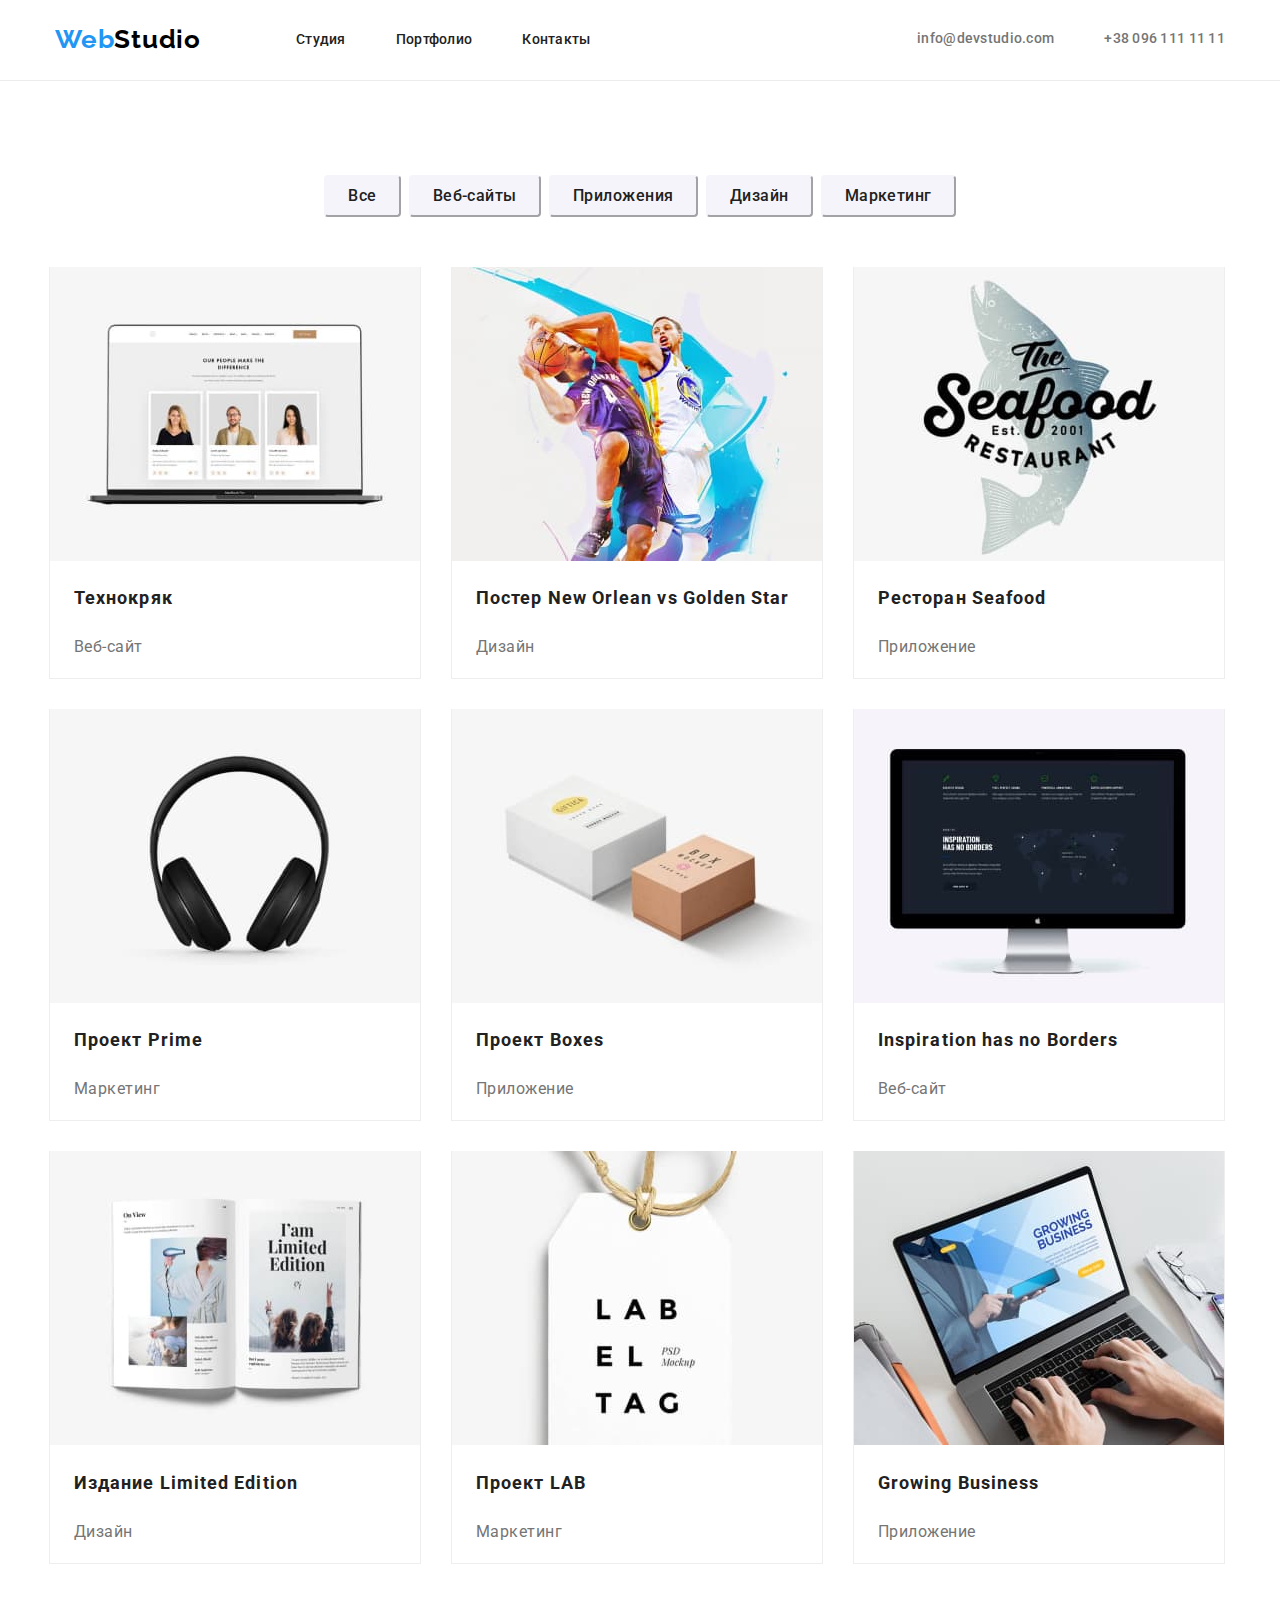
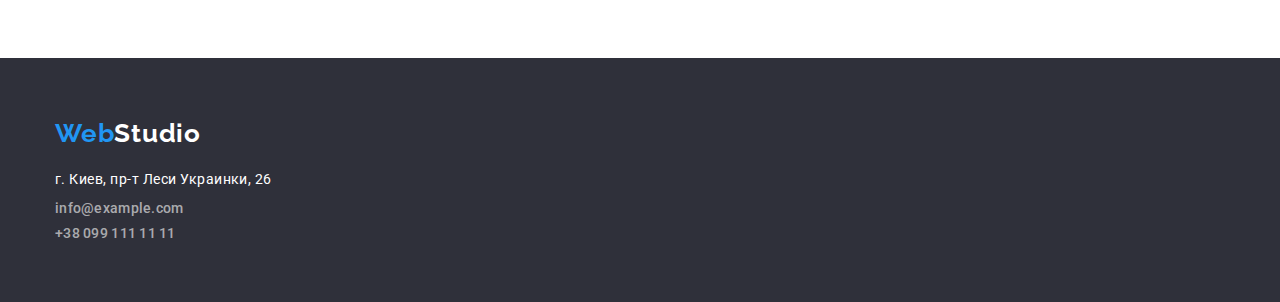
==== portfolio.html @ a0b68f63 "Пренос файлов" ====
<!DOCTYPE html>
<html lang="en">
  <head>
    <meta charset="UTF-8" />
    <meta http-equiv="X-UA-Compatible" content="IE=edge" />
    <meta name="viewport" content="width=device-width, initial-scale=1.0" />
    <title>Document</title>
    <link rel="preconnect" href="https://fonts.gstatic.com" />
    <link
      href="https://fonts.googleapis.com/css2?family=Raleway:wght@700&family=Roboto:wght@400;500;700;900&display=swap"
      rel="stylesheet"
    />
    <link
      rel="stylesheet"
      href="https://cdnjs.cloudflare.com/ajax/libs/modern-normalize/1.0.0/modern-normalize.min.css"
    />
    <link rel="stylesheet" href="./css/style.css" />
  </head>
  <body>
    <header class="header">
    <div class="container main-nav">
     <nav class="header-nav">
         <a href="/" class="logo"> <span class="color-web">Web</span>Studio</a>  
    <ul class="site-nav list">
        <li class="item"><a href="./index.html" class="header-link">Студия</a></li>
        <li class="item"><a href="./portfolio.html" class="header-link">Портфолио</a></li>
        <li class="item"><a href="" class="header-link">Контакты</a></li>
    </ul>
    </nav>
   <!-- Контакты -->
    <ul class="contacts list">
        <li class="item"><a href="mailto:info@devstudio.com" class="mail-link">info@devstudio.com</a></li>
        <li class="item"><a href="tel:+380961111111" class="tel-link">+38 096 111 11 11</a></li>
        
    </ul>
    </div>

</header>
    <main>
      <section class="section">
        
        <!--Фильтры-->
     
        <div class="container">
          <ul class="list section-buttons">
            <li class="item button-hover">
              <button type="button" class="button portfolio">Все</button>
            </li>
            <li class="item button-hover">
              <button type="button" class="button portfolio">Веб-сайты</button>
            </li>
            <li class="item button-hover">
              <button type="button" class="button portfolio">Приложения</button>
            </li>
            <li class="item button-hover">
              <button type="button" class="button portfolio">Дизайн</button>
            </li>
            <li class="item button-hover">
              <button type="button" class="button portfolio">Маркетинг</button>
            </li>
          </ul>

        <!-- Карточки -->

          
            <ul class="list card-list" >
              <li class="card item" >
               <img
                        src="./img/portfolio/techno.jpg"
                        alt=" сайт на мониторе"
                        width="370"
                      />
                      <div class="card-container">
                      <h2 class="card-name">Технокряк</h2>
                  <p class="card-text">Веб-сайт</p>
                  </div>
                </a>
              </li>
              <li class="card item">
                
                  <img
                    src="./img/portfolio/poster.jpg"
                    alt="постер баскетболисты"
                    width="370"
                  />
                  <div class="card-container">
                  <h2 class="card-name">Постер New Orlean vs Golden Star</h2>
                  <p class="card-text">Дизайн</p>
               </div>
              </li>
              <li class="card item">
                
                  <img
                    src="./img/portfolio/restaurant.jpg"
                    alt="Логотип ресторана"
                    width="370"
                  />
                  <div class="card-container">
                  <h2 class="card-name">Ресторан Seafood</h2>
                  <p class="card-text">Приложение</p>
               </div>
              </li>
              <li class="card item">
                
                  <img
                    src="./img/portfolio/project.jpg"
                    alt="Наушники"
                    width="370"
                  />
                  <div class="card-container">
                  <h2 class="card-name">Проект Prime</h2>
                  <p class="card-text">Маркетинг</p>
                </div>
              </li>
              <li class="card item">
                
                  <img
                    src="./img/portfolio/projectbox.jpg"
                    alt="Две коробочки"
                    width="370"
                  />
                  <div class="card-container">
                  <h2 class="card-name">Проект Boxes</h2>
                  <p class="card-text">Приложение</p>
               </div>
              </li>
              <li class="card item">
                
                  <img
                    src="./img/portfolio/inspiration.jpg"
                    alt="сайт на мониторе"
                    width="370"
                  />
                  <div class="card-container">
                  <h2 class="card-name">Inspiration has no Borders</h2>
                  <p class="card-text">Веб-сайт</p>
                </div>
              </li>
              <li class="card item">
               
                  <img
                    src="./img/portfolio/limitededition.jpg"
                    alt="Журнал с картинками"
                    width="370"
                  />
                  <div class="card-container">
                  <h2 class="card-name">Издание Limited Edition</h2>
                  <p class="card-text">Дизайн</p>
             </div>
              </li>
              <li class="card item">
                
                  <img src="./img/portfolio/lab.jpg" alt="бирка" width="370" />
                  <div class="card-container">
                  <h2 class="card-name">Проект LAB</h2>
                  <p class="card-text">Маркетинг</p>
                </div>
              </li>
              <li class="card item">
               
                  <img
                    src="./img/portfolio/growingbusiness.jpg"
                    alt="Работа за ноутбуком"
                    width="370"
                  />
                  <div class="card-container">
                  <h2 class="card-name">Growing Business</h2>
                  <p class="card-text">Приложение</p>
                </div>
              </li>
            </ul>
         </div>
      </section>
    </main>
    <!-- Футер -->
<footer class="footer">
 <div class="container">
        <ul class="list section-footer">
          <li>
            <div class="footer-logo-container">
              <a lang="en" href="/" class="logo footer"
                ><span class="color-web">Web</span>Studio</a
              >
            </div>
            <div class="contact-section-footer">
              <address class="item address">
                г. Киев, пр-т Леси Украинки, 26
              </address>
              <ul class="list">
                <li class="item">
                  <a
                    class="mail-link footer-link"
                    target="_blank"
                    href="mailto:info@example.com"
                    >info@example.com</a
                  >
                </li>
                <li class="item">
                  <a class="tel-link footer-link" target="_blank" href="tel:+380991111111"
                    >+38 099 111 11 11</a
                  >
                </li>
              </ul>
            </div>
          </li>
</footer>
  </body>
</html>
---- css/style.css ----
:root {
  --primary-text-color: #757575;
  --title-text-color: #212121;
  --accent-text-color: #2196f3;
  --footer-text-color: #fff;
}
body {
  background-color: #fff;
  color: var(--primary-text-color);

  font-family: "Roboto", sans-serif;
  letter-spacing: 0.03em;
  margin: 0;
}
.list {
  list-style: none;
  padding: 0;
  margin: 0;
}
.link {
  text-decoration: none;
}
.container {
  width: 1200px;
  padding: 0 15px;
  margin-left: auto;
  margin-right: auto;
}
.section {
  padding: 94px 0;
}
.section-title {
  margin-top: 0;
  margin-bottom: 50px;
  font-size: 36px;
  line-height: 1.17;
  text-align: center;
  color: var(--title-text-color);
}

/* ====== HEADER ====== */
.header {
  letter-spacing: 0.02em;
  padding-top: 24px;
  padding-bottom: 25px;
  border-bottom: 1px solid #ececec;
}
.logo {
  font-family: Raleway;
  font-weight: bold;
  font-size: 26px;
  line-height: 1.19;
  letter-spacing: 0.03em;
  color: #000;
  margin-right: 95px;
}
.color-web {
  color: var(--accent-text-color);
}
.header-link {
  color: var(--title-text-color);

  font-size: 14px;
  line-height: 1.14;
  letter-spacing: 0.02em;
  font-weight: 500;

  text-decoration: none;
}
.main-nav {
  display: flex;
  align-items: center;
  justify-content: space-between;
}
.site-nav .item:not(:last-child) {
  margin-right: 50px;
}
.site-nav,
.header-nav,
.contacts {
  display: flex;
  align-items: center;
}

.contacts .item + .item {
  margin-left: 50px;
}
.mail-link,
.tel-link {
  display: flex;
  align-items: center;
  font-weight: 500;
  font-size: 14px;
  line-height: 1.14;
  letter-spacing: 0.02em;
  color: var(--primary-text-color);
}

.site-nav :hover,
.site-nav :focus,
.mail-link:focus,
.mail-link:hover,
.tel-link:hover,
.tel-link:focus {
  color: var(--accent-text-color);
}
.logo.footer,
.address {
  color: var(--footer-text-color);
}

.mail-link,
.logo,
.tel-link {
  text-decoration: none;
}
/* ====== HEADER-END ====== */
/* ====== HERO ====== */
.hero {
  background: #2f303a;

  text-align: center;
  height: 600px;
  margin: 0 auto;
  display: flex;
  justify-content: center;
  align-items: center;
}

.hero-title {
  color: white;
  margin-top: 0;
  margin-bottom: 30px;
  margin-right: 0;
  margin-left: 0;
  font-weight: 900;
  font-size: 44px;
  line-height: 1.36;

  text-align: center;

  letter-spacing: 0.06em;
  text-transform: uppercase;
}
.hero-title-container {
  max-width: 696px;
  text-align: center;
}
.button {
  color: white;
  font-family: inherit;
  background-color: var(--accent-text-color);
  border-color: var(--accent-text-color);
  border-radius: 4px;

  font-size: 16px;
  font-weight: bold;
  line-height: 1.87;
  letter-spacing: 0.06em;
  cursor: pointer;
  padding: 10px 32px;

  min-width: 200px;
}
/* ====== HERO-END ====== */
/* ====== FEATURES ====== */

.section-list {
  display: flex;
  flex-wrap: wrap;
  margin-left: -30px;
  margin-top: -30px;
}
.features-blocks {
  flex-basis: calc((100% - 120px) / 4);
  font-size: 14px;
  line-height: 1.71;
  margin-top: 30px;
  margin-left: 30px;
}
.features-title {
  margin-top: 0;
  margin-bottom: 10px;
  text-transform: uppercase;
  font-size: 14px;
  line-height: 1.14;
  color: var(--title-text-color);
}

/* ====== FEATURES-END ====== */
/* ====== ABOUT ====== */
.about {
  position: relative;
  flex-basis: calc((100% - 90px) / 3);
  margin-top: 30px;
  margin-left: 30px;
}
/* ====== ABOUT-END ====== */
/* ====== TEAM ====== */
.about-section {
  padding-top: 0;
}
.name-title {
  color: var(--title-text-color);
  font-weight: 500;
  font-size: 16px;
  line-height: 1.2;
  text-align: center;
  margin: 0;
}
.position {
  font-size: 16px;
  line-height: 1.2;
  text-align: center;
}
.team {
  background: #f5f4fa;
}
.team-item {
  flex-basis: calc((100% - 120px) / 4);
  margin-top: 30px;
  margin-left: 30px;

  background: white;
  box-shadow: 0px 1px 3px rgba(0, 0, 0, 0.12), 0px 1px 1px rgba(0, 0, 0, 0.14),
    0px 2px 1px rgba(0, 0, 0, 0.2);
  border-radius: 0px 0px 4px 4px;
}
.team-list-content {
  padding-top: 30px;
  padding-left: 32px;
  padding-right: 32px;
  padding-bottom: 30px;
}

/* ====== TEAM-END ====== */
/* ====== FOOTER ====== */
.address {
  font-size: 14px;
  line-height: 1.71;
  font-style: normal;
  color: #ffffff;
}
.footer {
  background-color: #2f303a;
  padding: 60px 0;
}

.footer-logo-container {
  margin-bottom: 20px;
}

.contact-section-footer .item:not(:last-child) {
  margin-bottom: 9px;
}

/* ====== FOOTER-END ====== */
.portfolio-cards {
  display: flex;
  flex-wrap: wrap;
}
.card-name {
  font-weight: bold;
  font-size: 18px;
  line-height: 2;
  letter-spacing: 0.06em;
  color: #212121;
}
.card-text {
  font-size: 16px;
  line-height: 1.87;
  color: #757575;
}
.card-list {
  display: flex;
  flex-wrap: wrap;
  margin-left: -36px;
  margin-top: -30px;
}
.card {
  flex-basis: calc((100% - 270px) / 9);
  margin-left: 30px;
  margin-top: 30px;
  border-bottom: 1px solid #eeeeee;
  border-left: 1px solid #eeeeee;
  border-right: 1px solid #eeeeee;
}
.card-container {
  padding-left: 24px;
}

.section-buttons {
  display: flex;
  justify-content: center;
  margin-bottom: 50px;
}
.section-buttons .item:not(:last-child) {
  margin-right: 8px;
}
.button.portfolio {
  background: #f5f4fa;
  border-color: #f5f4fa;

  font-weight: 500;
  line-height: 1.62;
  text-align: center;

  color: #212121;
  letter-spacing: 0.03em;
  min-width: 73px;
  padding: 6px 22px;
}
.button-hover :hover,
.button-hover :focus {
  color: var(--footer-text-color);
  border-color: var(--accent-text-color);
  background-color: var(--accent-text-color);
}
.footer-link {
  color: rgba(255, 255, 255, 0.6);
}
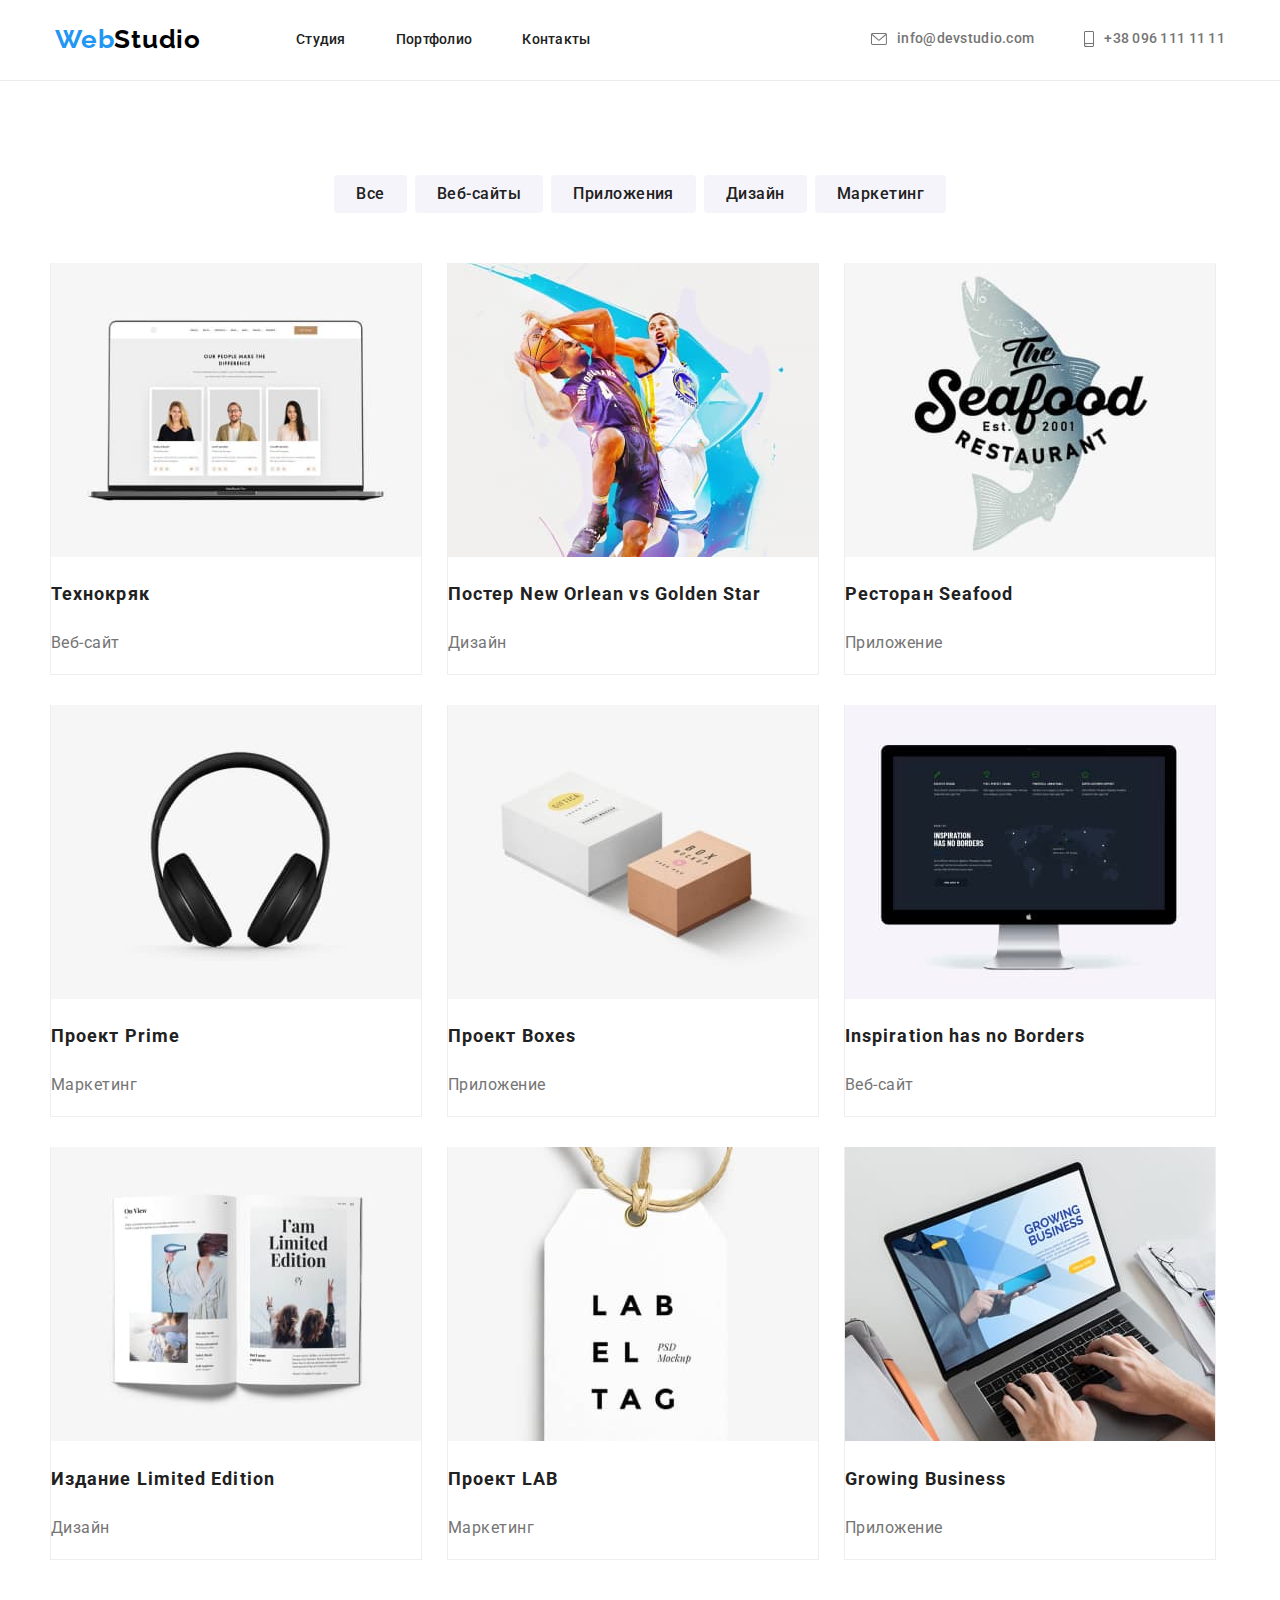
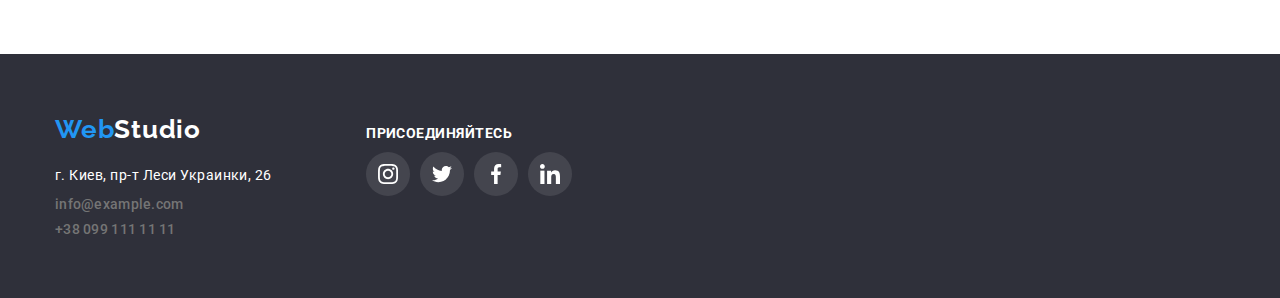
==== commit 9a7ae5fe: "переходы и анимация" ====
--- a/portfolio.html
+++ b/portfolio.html
@@ -17,10 +17,10 @@
     <link rel="stylesheet" href="./css/style.css" />
   </head>
   <body>
-    <header class="header">
+<header class="header">
     <div class="container main-nav">
      <nav class="header-nav">
-         <a href="/" class="logo"> <span class="color-web">Web</span>Studio</a>  
+         <a href="/" class="logo"> <span class="color-web" >Web</span>Studio</a>  
     <ul class="site-nav list">
         <li class="item"><a href="./index.html" class="header-link">Студия</a></li>
         <li class="item"><a href="./portfolio.html" class="header-link">Портфолио</a></li>
@@ -29,18 +29,22 @@
     </nav>
    <!-- Контакты -->
     <ul class="contacts list">
-        <li class="item"><a href="mailto:info@devstudio.com" class="mail-link">info@devstudio.com</a></li>
-        <li class="item"><a href="tel:+380961111111" class="tel-link">+38 096 111 11 11</a></li>
+        <li class="item"><a href="mailto:info@devstudio.com" class="mail-link"><svg class="mail-icon">
+                <use href="./img/sprite.svg#envelope"></use>
+              </svg>
+          info@devstudio.com</a></li>
+        <li class="item"><a href="tel:+380961111111" class="tel-link"><svg class="tel-icon">
+                <use href="./img/sprite.svg#smartphone"></use>
+              </svg>+38 096 111 11 11</a></li>
         
     </ul>
     </div>
 
 </header>
-    <main>
+      <main>
+      
+      <!--Фильтры-->
       <section class="section">
-        
-        <!--Фильтры-->
-     
         <div class="container">
           <ul class="list section-buttons">
             <li class="item button-hover">
@@ -60,122 +64,126 @@
             </li>
           </ul>
 
-        <!-- Карточки -->
+          <!-- Карточки -->
 
-          
-            <ul class="list card-list" >
-              <li class="card item" >
-               <img
+          <section class="portfolio-cards">
+            <ul class="list card-list">
+              <li class="card item">
+                <a  href="">
+                  <div class="card-container">
+                    <div class="product-thumb">
+                      <img
                         src="./img/portfolio/techno.jpg"
                         alt=" сайт на мониторе"
                         width="370"
                       />
-                      <div class="card-container">
-                      <h2 class="card-name">Технокряк</h2>
+                      <div class="product-overlay">
+                        <p class="thumb-text">
+                          Технокряк это современная площадка распространения
+                          коронавируса. Компании используют эту платформу для
+                          цифрового шпионажа и атак на защищённые сервера
+                          конкурентов.
+                        </p>
+                      </div>
+                    </div>
+                  </div>
+                  <h2 class="card-name">Технокряк</h2>
                   <p class="card-text">Веб-сайт</p>
-                  </div>
-                </a>
-              </li>
-              <li class="card item">
-                
+                </a>
+              </li>
+              <li class="card item">
+                <a  href="">
                   <img
                     src="./img/portfolio/poster.jpg"
                     alt="постер баскетболисты"
                     width="370"
                   />
-                  <div class="card-container">
                   <h2 class="card-name">Постер New Orlean vs Golden Star</h2>
                   <p class="card-text">Дизайн</p>
-               </div>
-              </li>
-              <li class="card item">
-                
+                </a>
+              </li>
+              <li class="card item">
+                <a  href="">
                   <img
                     src="./img/portfolio/restaurant.jpg"
                     alt="Логотип ресторана"
                     width="370"
                   />
-                  <div class="card-container">
                   <h2 class="card-name">Ресторан Seafood</h2>
                   <p class="card-text">Приложение</p>
-               </div>
-              </li>
-              <li class="card item">
-                
+                </a>
+              </li>
+              <li class="card item">
+                <a  href="">
                   <img
                     src="./img/portfolio/project.jpg"
                     alt="Наушники"
                     width="370"
                   />
-                  <div class="card-container">
                   <h2 class="card-name">Проект Prime</h2>
                   <p class="card-text">Маркетинг</p>
-                </div>
-              </li>
-              <li class="card item">
-                
+                </a>
+              </li>
+              <li class="card item">
+                <a  href="">
                   <img
                     src="./img/portfolio/projectbox.jpg"
                     alt="Две коробочки"
                     width="370"
                   />
-                  <div class="card-container">
                   <h2 class="card-name">Проект Boxes</h2>
                   <p class="card-text">Приложение</p>
-               </div>
-              </li>
-              <li class="card item">
-                
+                </a>
+              </li>
+              <li class="card item">
+                <a  href="">
                   <img
                     src="./img/portfolio/inspiration.jpg"
                     alt="сайт на мониторе"
                     width="370"
                   />
-                  <div class="card-container">
                   <h2 class="card-name">Inspiration has no Borders</h2>
                   <p class="card-text">Веб-сайт</p>
-                </div>
-              </li>
-              <li class="card item">
-               
+                </a>
+              </li>
+              <li class="card item">
+                <a  href="">
                   <img
                     src="./img/portfolio/limitededition.jpg"
                     alt="Журнал с картинками"
                     width="370"
                   />
-                  <div class="card-container">
                   <h2 class="card-name">Издание Limited Edition</h2>
                   <p class="card-text">Дизайн</p>
-             </div>
-              </li>
-              <li class="card item">
-                
+                </a>
+              </li>
+              <li class="card item">
+                <a  href="">
                   <img src="./img/portfolio/lab.jpg" alt="бирка" width="370" />
-                  <div class="card-container">
                   <h2 class="card-name">Проект LAB</h2>
                   <p class="card-text">Маркетинг</p>
-                </div>
-              </li>
-              <li class="card item">
-               
+                </a>
+              </li>
+              <li class="card item">
+                <a  href="">
                   <img
                     src="./img/portfolio/growingbusiness.jpg"
                     alt="Работа за ноутбуком"
                     width="370"
                   />
-                  <div class="card-container">
                   <h2 class="card-name">Growing Business</h2>
                   <p class="card-text">Приложение</p>
-                </div>
+                </a>
               </li>
             </ul>
-         </div>
+          </section>
+        </div>
       </section>
     </main>
     <!-- Футер -->
 <footer class="footer">
  <div class="container">
-        <ul class="list section-footer">
+    <ul class="list section-footer">
           <li>
             <div class="footer-logo-container">
               <a lang="en" href="/" class="logo footer"
@@ -185,24 +193,59 @@
             <div class="contact-section-footer">
               <address class="item address">
                 г. Киев, пр-т Леси Украинки, 26
-              </address>
+              </address >
               <ul class="list">
                 <li class="item">
                   <a
-                    class="mail-link footer-link"
+                    class="mail-link"
                     target="_blank"
                     href="mailto:info@example.com"
                     >info@example.com</a
                   >
                 </li>
                 <li class="item">
-                  <a class="tel-link footer-link" target="_blank" href="tel:+380991111111"
+                  <a class="tel-link" target="_blank" href="tel:+380991111111"
                     >+38 099 111 11 11</a
                   >
                 </li>
               </ul>
             </div>
           </li>
-</footer>
+          <li>
+            <div class="join">
+              <h3 class="features-title white-text">Присоединяйтесь</h3>
+              <ul class="social-list list">
+                <li class="social-list-item">
+                  <a href="#" class="social-list-item-link dark">
+                    <svg class="social-list-icon dark-mode">
+                      <use href="./img/sprite.svg#instagram"></use>
+                    </svg>
+                  </a>
+                </li>
+                <li class="social-list-item">
+                  <a href="#" class="social-list-item-link dark">
+                    <svg class="social-list-icon dark-mode">
+                      <use href="./img/sprite.svg#twitter"></use>
+                    </svg>
+                  </a>
+                </li>
+                <li class="social-list-item">
+                  <a href="#" class="social-list-item-link dark">
+                    <svg class="social-list-icon dark-mode">
+                      <use href="./img/sprite.svg#facebook"></use>
+                    </svg>
+                  </a>
+                </li>
+                <li class="social-list-item">
+                  <a href="#" class="social-list-item-link dark">
+                    <svg class="social-list-icon dark-mode">
+                      <use href="./img/sprite.svg#linkedin"></use>
+                    </svg>
+                  </a>
+                </li>
+              </ul>
+              
+            </div>
+ </footer>
   </body>
 </html>
--- a/css/style.css
+++ b/css/style.css
@@ -58,14 +58,33 @@
   color: var(--accent-text-color);
 }
 .header-link {
+  position: relative;
   color: var(--title-text-color);
 
   font-size: 14px;
   line-height: 1.14;
   letter-spacing: 0.02em;
   font-weight: 500;
+  transition: color 250ms cubic-bezier(0.4, 0, 0.2, 1);
 
   text-decoration: none;
+}
+.header-link::after {
+  position: absolute;
+  left: 0;
+  bottom: -32px;
+  transform: scaleX(0);
+  transition: transform 250ms cubic-bezier(0.4, 0, 0.2, 1);
+
+  content: "";
+  display: block;
+  width: 100%;
+  height: 4px;
+  background-color: #2196f3;
+  border-radius: 2px;
+}
+.header-link:hover::after {
+  transform: scaleX(1);
 }
 .main-nav {
   display: flex;
@@ -75,6 +94,7 @@
 .site-nav .item:not(:last-child) {
   margin-right: 50px;
 }
+
 .site-nav,
 .header-nav,
 .contacts {
@@ -94,6 +114,7 @@
   line-height: 1.14;
   letter-spacing: 0.02em;
   color: var(--primary-text-color);
+  transition: color 250ms cubic-bezier(0.4, 0, 0.2, 1);
 }
 
 .site-nav :hover,
@@ -104,6 +125,28 @@
 .tel-link:focus {
   color: var(--accent-text-color);
 }
+.mail-icon {
+  fill: var(--primary-text-color);
+  width: 16px;
+  height: 12px;
+  margin-right: 10px;
+  transition: fill 250ms cubic-bezier(0.4, 0, 0.2, 1);
+}
+.mail-link:hover .mail-icon,
+.mail-link:focus .mail-icon {
+  fill: var(--accent-text-color);
+}
+.tel-icon {
+  fill: var(--primary-text-color);
+  width: 10px;
+  height: 16px;
+  margin-right: 10px;
+  transition: fill 250ms cubic-bezier(0.4, 0, 0.2, 1);
+}
+.tel-link:hover .tel-icon,
+.tel-link:focus .tel-icon {
+  fill: var(--accent-text-color);
+}
 .logo.footer,
 .address {
   color: var(--footer-text-color);
@@ -118,6 +161,15 @@
 /* ====== HERO ====== */
 .hero {
   background: #2f303a;
+  background: #2f303a;
+  background-image: linear-gradient(
+      0deg,
+      rgba(47, 48, 58, 0.4),
+      rgba(47, 48, 58, 0.4)
+    ),
+    url("../img/herobg.jpg");
+  background-repeat: no-repeat;
+  background-size: cover;
 
   text-align: center;
   height: 600px;
@@ -150,7 +202,7 @@
   color: white;
   font-family: inherit;
   background-color: var(--accent-text-color);
-  border-color: var(--accent-text-color);
+  border: none;
   border-radius: 4px;
 
   font-size: 16px;
@@ -186,6 +238,17 @@
   line-height: 1.14;
   color: var(--title-text-color);
 }
+.feature-icon-frame {
+  padding: 25px 102px;
+  margin-bottom: 30px;
+
+  background: #f5f4fa;
+  border-radius: 4px;
+}
+.features-icon {
+  width: 65px;
+  height: 70px;
+}
 
 /* ====== FEATURES-END ====== */
 /* ====== ABOUT ====== */
@@ -195,8 +258,29 @@
   margin-top: 30px;
   margin-left: 30px;
 }
+.submenu {
+  position: absolute;
+
+  left: 0;
+  bottom: 0;
+  margin: 0;
+  width: 100%;
+  padding: 28px 80px;
+  font-weight: bold;
+  font-size: 14px;
+  line-height: 16px;
+  text-align: center;
+  letter-spacing: 0.03em;
+  text-transform: uppercase;
+  color: #ffffff;
+
+  background: rgba(47, 48, 58, 0.8);
+}
 /* ====== ABOUT-END ====== */
 /* ====== TEAM ====== */
+.team {
+  background: #f5f4fa;
+}
 .about-section {
   padding-top: 0;
 }
@@ -232,8 +316,78 @@
   padding-right: 32px;
   padding-bottom: 30px;
 }
+.social-list-icon {
+  fill: #afb1b8;
+  width: 20px;
+  height: 20px;
+}
+.social-list {
+  display: flex;
+  justify-content: space-between;
+}
+.social-list-item:not(:last-child) {
+  margin-right: 10px;
+}
+.social-list-item-link {
+  display: flex;
+  justify-content: center;
+  align-items: center;
+  width: 44px;
+  height: 44px;
+  border-radius: 50%;
+  transition-property: background-color;
+  transition-duration: 250ms;
+  transition-timing-function: cubic-bezier(0.4, 0, 0.2, 1);
+  background-color: #ffffff;
+}
+
+.social-list-icon.dark-mode {
+  fill: white;
+}
+
+.social-list-item-link.dark {
+  background-color: rgba(255, 255, 255, 0.1);
+}
+
+.social-list-item-link:hover .social-list-icon,
+.social-list-item-link:focus .social-list-icon {
+  fill: #ffffff;
+}
+.social-list-item-link:hover,
+.social-list-item-link:focus {
+  background-color: var(--accent-text-color);
+}
 
 /* ====== TEAM-END ====== */
+/* ================ CLIENTS =============== */
+.client-icon {
+  fill: #afb1b8;
+  width: 106px;
+  height: 60px;
+  transition: fill 250ms cubic-bezier(0.4, 0, 0.2, 1);
+}
+.client-link {
+  display: flex;
+  justify-content: center;
+  align-items: center;
+  padding: 16px 32px;
+  border: 1px solid #afb1b8;
+  border-radius: 4px;
+  transition: color 250ms cubic-bezier(0.4, 0, 0.2, 1);
+}
+.client-list {
+  display: flex;
+  justify-content: space-between;
+  align-items: center;
+}
+.client-link:hover .client-icon,
+.client-link:focus .client-icon {
+  fill: var(--accent-text-color);
+}
+.client-link:hover,
+.client-link:focus {
+  border: 1px solid var(--accent-text-color);
+}
 /* ====== FOOTER ====== */
 .address {
   font-size: 14px;
@@ -243,22 +397,86 @@
 }
 .footer {
   background-color: #2f303a;
-  padding: 60px 0;
 }
 
 .footer-logo-container {
   margin-bottom: 20px;
 }
-
+.section-footer {
+  display: flex;
+  justify-content: flex-start;
+  align-items: baseline;
+  padding-top: 60px;
+  padding-bottom: 60px;
+}
 .contact-section-footer .item:not(:last-child) {
   margin-bottom: 9px;
 }
+.join {
+  margin-left: 70px;
+}
+.features-title.white-text {
+  color: var(--footer-text-color);
+}
 
 /* ====== FOOTER-END ====== */
+.portfolio-cards a {
+  text-decoration: none;
+}
 .portfolio-cards {
   display: flex;
   flex-wrap: wrap;
 }
+.card-container {
+  display: flex;
+  justify-content: center;
+  margin: 0 auto;
+}
+
+.product-thumb {
+  position: relative;
+  overflow: hidden;
+}
+.product-overlay {
+  position: absolute;
+  top: 0;
+  left: 0;
+
+  transform: translateY(100%);
+  transition: transform 250ms cubic-bezier(0.4, 0, 0.2, 1);
+
+  width: 100%;
+  height: 100%;
+  background-color: rgba(33, 150, 243, 0.9);
+}
+.product-thumb:hover .product-overlay {
+  transform: translateY(0%);
+}
+
+.thumb-text {
+  position: absolute;
+  font-style: normal;
+  font-weight: normal;
+  font-size: 18px;
+  line-height: 1.56;
+
+  top: 0%;
+  right: 0%;
+
+  margin: 0;
+
+  padding: 63px 24px;
+  letter-spacing: 0.03em;
+  color: #fff;
+  transition: opacity 250ms cubic-bezier(0.4, 0, 0.2, 1);
+
+  opacity: 0;
+}
+.thumb-text:hover,
+.thumb-text:focus {
+  opacity: 1;
+}
+
 .card-name {
   font-weight: bold;
   font-size: 18px;
@@ -271,24 +489,6 @@
   line-height: 1.87;
   color: #757575;
 }
-.card-list {
-  display: flex;
-  flex-wrap: wrap;
-  margin-left: -36px;
-  margin-top: -30px;
-}
-.card {
-  flex-basis: calc((100% - 270px) / 9);
-  margin-left: 30px;
-  margin-top: 30px;
-  border-bottom: 1px solid #eeeeee;
-  border-left: 1px solid #eeeeee;
-  border-right: 1px solid #eeeeee;
-}
-.card-container {
-  padding-left: 24px;
-}
-
 .section-buttons {
   display: flex;
   justify-content: center;
@@ -304,6 +504,9 @@
   font-weight: 500;
   line-height: 1.62;
   text-align: center;
+  transition-property: background-color;
+  transition-duration: 250ms;
+  transition-timing-function: cubic-bezier(0.4, 0, 0.2, 1);
 
   color: #212121;
   letter-spacing: 0.03em;
@@ -316,6 +519,21 @@
   border-color: var(--accent-text-color);
   background-color: var(--accent-text-color);
 }
+.card-list {
+  display: flex;
+  flex-wrap: wrap;
+  margin-left: -30px;
+  margin-top: -30px;
+}
+.card {
+  flex-basis: calc((100% - 270px) / 9);
+  margin-left: 25px;
+  margin-top: 30px;
+  border-bottom: 1px solid #eeeeee;
+  border-left: 1px solid #eeeeee;
+  border-right: 1px solid #eeeeee;
+}
+
 .footer-link {
   color: rgba(255, 255, 255, 0.6);
 }
